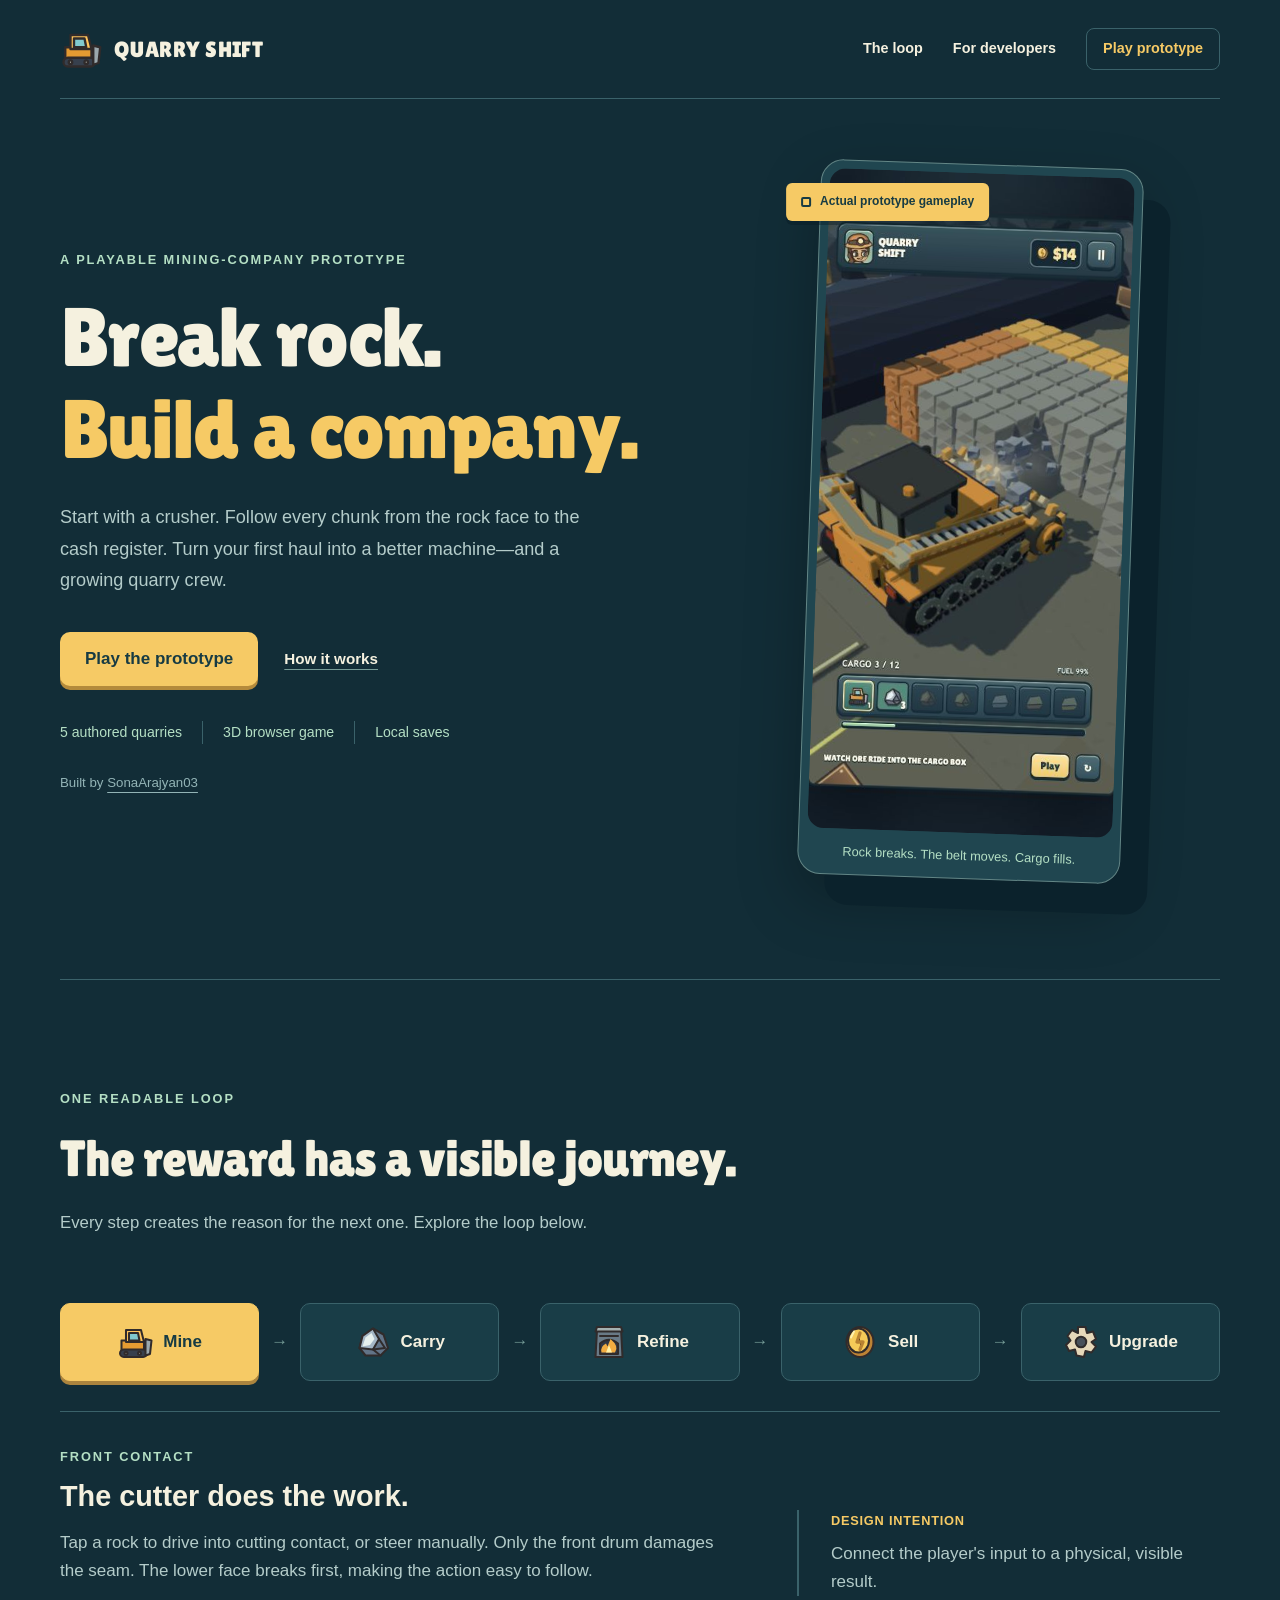
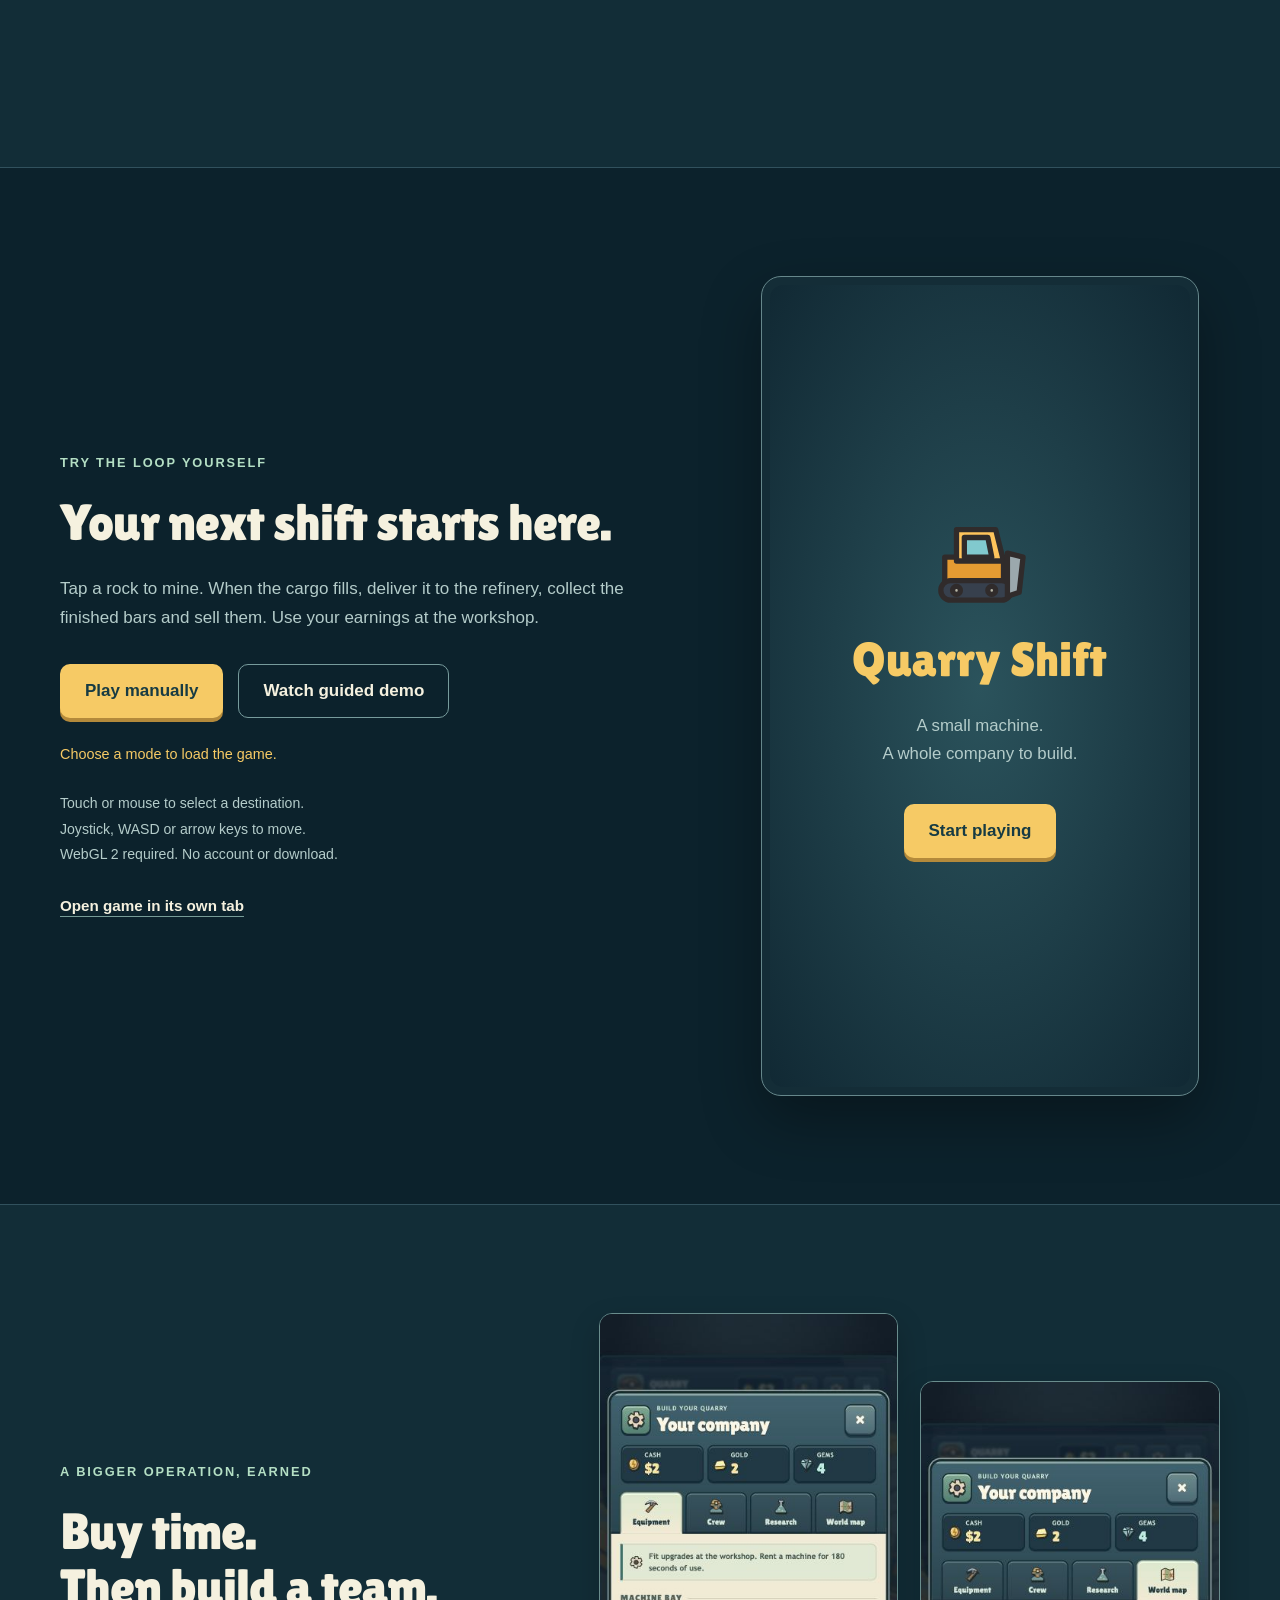
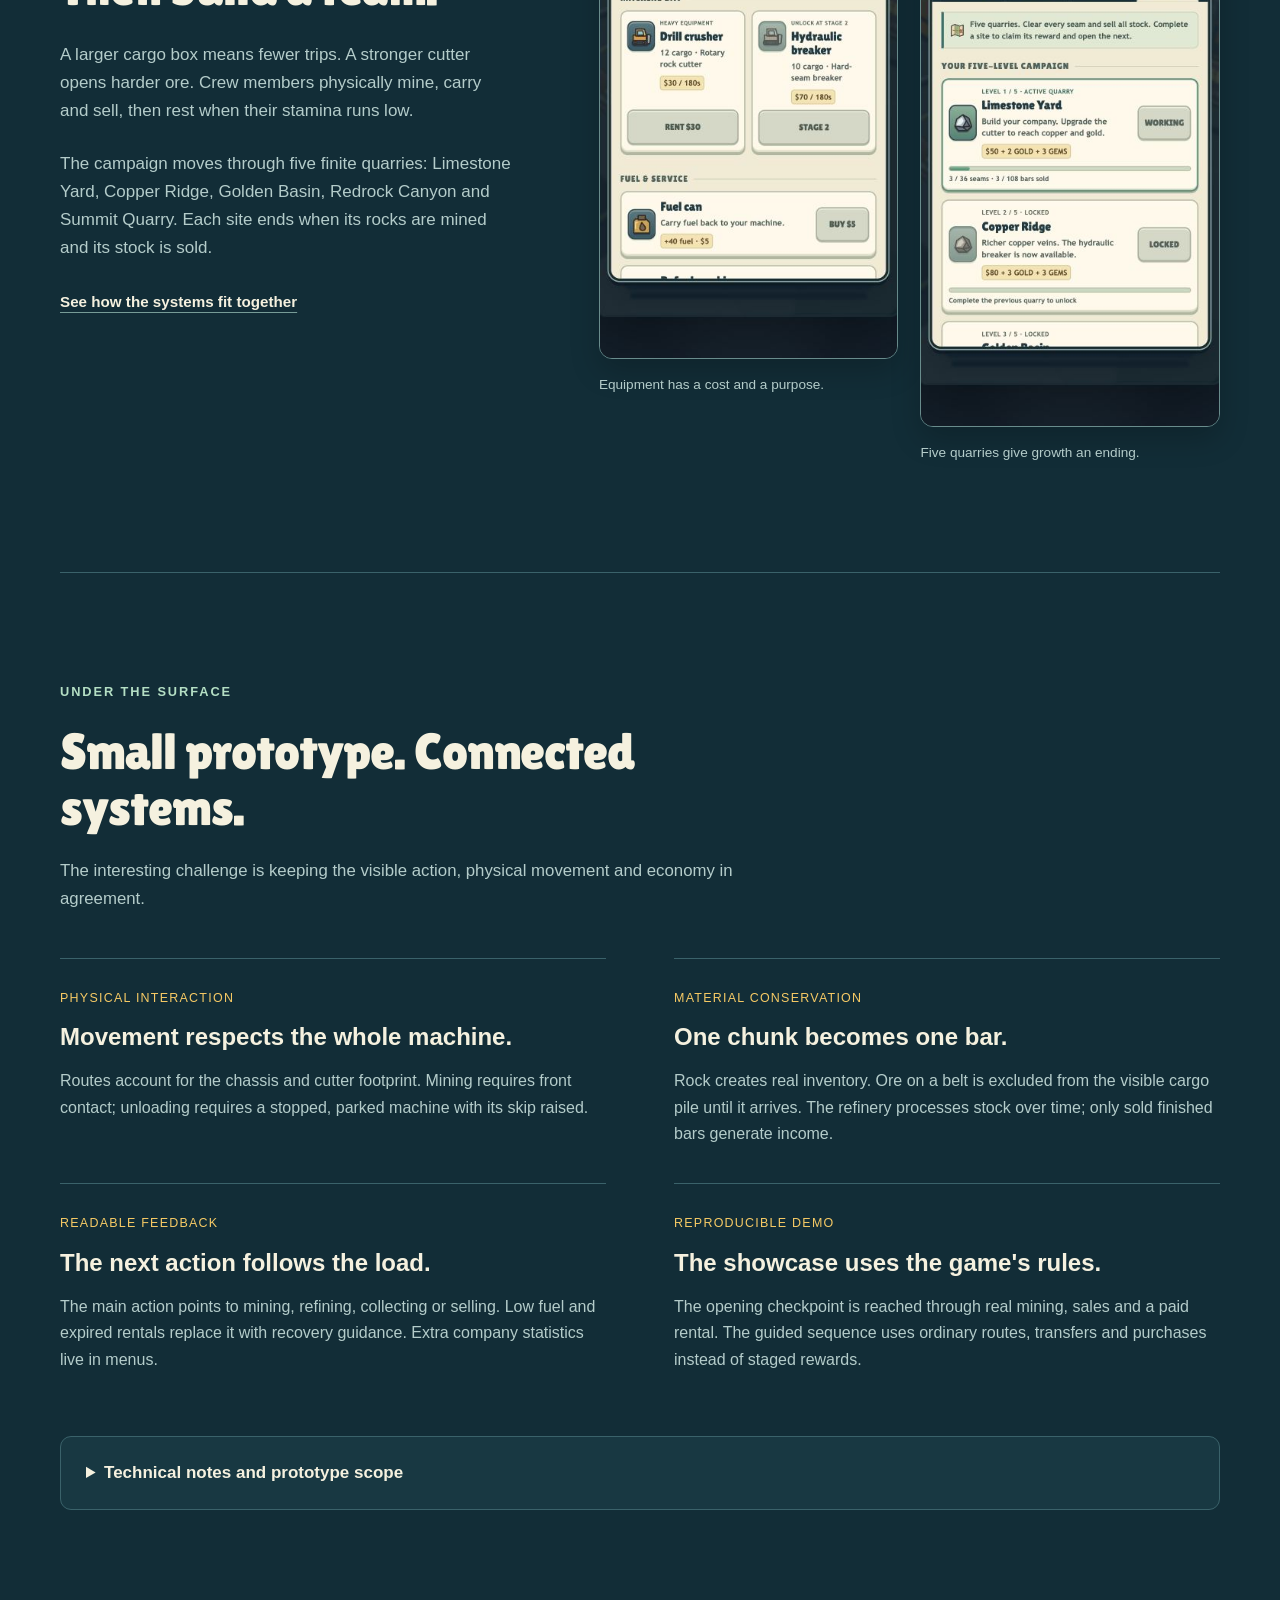
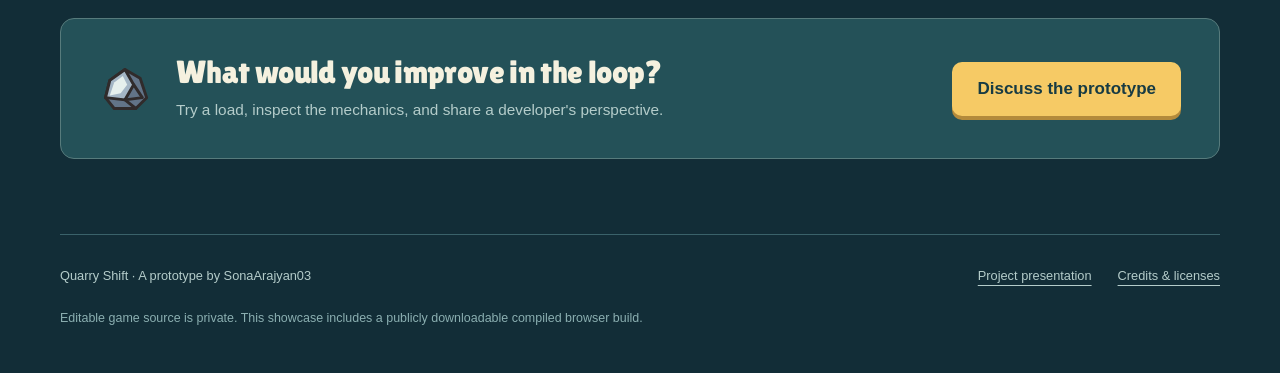
==== index.html @ a5e7c104 "Add public Quarry Shift presentation and playable English browser builds" ====
<!doctype html>
<html lang="en">
<head>
  <meta charset="utf-8"><meta name="viewport" content="width=device-width,initial-scale=1">
  <meta name="theme-color" content="#122d37">
  <title>Quarry Shift — Break rock. Build a company.</title>
  <meta name="description" content="Play Quarry Shift, a 3D mining-company prototype. Follow rock through the crusher, conveyor, refinery and sale, then explore the design behind the loop.">
  <meta property="og:title" content="Quarry Shift — Break rock. Build a company.">
  <meta property="og:description" content="A playable 3D mining-company prototype, with a developer breakdown of its physical mining loop.">
  <meta property="og:type" content="website"><meta property="og:image" content="assets/mining.png">
  <link rel="icon" href="assets/machine.svg?v=1" type="image/svg+xml"><link rel="stylesheet" href="style.css">
  <script src="showcase.js" defer></script>
</head>
<body>
  <a class="skip" href="#main">Skip to content</a>
  <header class="site-header wrap"><a class="wordmark" href="#" aria-label="Quarry Shift home"><img src="assets/machine.svg?v=1" alt="" width="42" height="42"><span>QUARRY SHIFT</span></a><nav aria-label="Main navigation"><a href="#mechanics">The loop</a><a href="#developers">For developers</a><a class="nav-play" href="#play">Play prototype</a></nav></header>
  <main id="main">
    <section class="hero wrap" aria-labelledby="hero-title">
      <div class="hero-copy"><p class="eyebrow">A playable mining-company prototype</p><h1 id="hero-title">Break rock.<br><span>Build a company.</span></h1><p class="lead">Start with a crusher. Follow every chunk from the rock face to the cash register. Turn your first haul into a better machine—and a growing quarry crew.</p><div class="hero-actions"><a class="button gold" href="#play">Play the prototype</a><a class="text-link" href="#mechanics">How it works</a></div><ul class="facts" aria-label="Prototype features"><li>5 authored quarries</li><li>3D browser game</li><li>Local saves</li></ul><p class="creator">Built by <a href="https://github.com/SonaArajyan03">SonaArajyan03</a></p></div>
      <figure class="hero-image"><div class="image-caption"><span class="caption-mark"></span>Actual prototype gameplay</div><img src="assets/mining.png" alt="A tracked yellow crusher cuts a stone face while real ore travels up its side belt into the cargo box." width="390" height="844" fetchpriority="high"><figcaption>Rock breaks. The belt moves. Cargo fills.</figcaption></figure>
    </section>
    <section id="mechanics" class="mechanics section wrap" aria-labelledby="loop-title">
      <div class="section-heading"><p class="eyebrow">One readable loop</p><h2 id="loop-title">The reward has a visible journey.</h2><p>Every step creates the reason for the next one. Explore the loop below.</p></div>
      <div class="loop-buttons" role="group" aria-label="Explore the mining loop">
        <button data-phase="mine" aria-pressed="true"><img src="assets/machine.svg?v=1" alt="">Mine</button><span aria-hidden="true">→</span>
        <button data-phase="carry" aria-pressed="false"><img src="assets/ore.svg?v=1" alt="">Carry</button><span aria-hidden="true">→</span>
        <button data-phase="refine" aria-pressed="false"><img src="assets/furnace.svg?v=1" alt="">Refine</button><span aria-hidden="true">→</span>
        <button data-phase="sell" aria-pressed="false"><img src="assets/coin.svg?v=1" alt="">Sell</button><span aria-hidden="true">→</span>
        <button data-phase="upgrade" aria-pressed="false"><img src="assets/gear.svg?v=1" alt="">Upgrade</button>
      </div>
      <div class="loop-detail" aria-live="polite" aria-atomic="true"><div><p class="eyebrow" id="phase-label">Front contact</p><h3 id="phase-title">The cutter does the work.</h3><p id="phase-copy">Tap a rock to drive into cutting contact, or steer manually. Only the front drum damages the seam. The lower face breaks first, making the action easy to follow.</p></div><aside><span>Design intention</span><p id="phase-intention">Connect the player's input to a physical, visible result.</p></aside></div>
    </section>
    <section id="play" class="play-section section" aria-labelledby="play-title"><div class="wrap play-layout"><div class="play-copy"><p class="eyebrow">Try the loop yourself</p><h2 id="play-title">Your next shift starts here.</h2><p>Tap a rock to mine. When the cargo fills, deliver it to the refinery, collect the finished bars and sell them. Use your earnings at the workshop.</p><div class="play-options"><button class="button gold" data-launch="manual">Play manually</button><button class="button outlined" data-launch="demo">Watch guided demo</button></div><p class="play-status" id="play-status" role="status">Choose a mode to load the game.</p><p class="controls-note">Touch or mouse to select a destination.<br>Joystick, WASD or arrow keys to move.<br>WebGL 2 required. No account or download.</p><a id="open-game" class="text-link" href="play/index.html?lang=en" target="_blank" rel="noopener">Open game in its own tab</a></div><div class="game-shell"><div class="game-placeholder" id="game-placeholder"><img src="assets/machine.svg?v=1" width="94" height="94" alt=""><h3>Quarry Shift</h3><p>A small machine.<br>A whole company to build.</p><button class="button gold" data-launch="manual">Start playing</button></div><iframe id="game-frame" title="Quarry Shift playable English prototype" allow="fullscreen" hidden></iframe></div></div></section>
    <section class="growth section wrap" aria-labelledby="growth-title"><div class="growth-copy"><p class="eyebrow">A bigger operation, earned</p><h2 id="growth-title">Buy time.<br>Then build a team.</h2><p>A larger cargo box means fewer trips. A stronger cutter opens harder ore. Crew members physically mine, carry and sell, then rest when their stamina runs low.</p><p>The campaign moves through five finite quarries: Limestone Yard, Copper Ridge, Golden Basin, Redrock Canyon and Summit Quarry. Each site ends when its rocks are mined and its stock is sold.</p><a class="text-link" href="#developers">See how the systems fit together</a></div><div class="growth-images"><figure><img src="assets/company.png" alt="The equipment shop shows machine rentals, exact costs and locked upgrades." width="390" height="844" loading="lazy"><figcaption>Equipment has a cost and a purpose.</figcaption></figure><figure><img src="assets/map.png" alt="The campaign map shows the active quarry and the next locked quarry with its completion reward." width="390" height="844" loading="lazy"><figcaption>Five quarries give growth an ending.</figcaption></figure></div></section>
    <section id="developers" class="developer-section section wrap" aria-labelledby="developer-title"><div class="section-heading"><p class="eyebrow">Under the surface</p><h2 id="developer-title">Small prototype. Connected systems.</h2><p>The interesting challenge is keeping the visible action, physical movement and economy in agreement.</p></div><div class="developer-notes"><article><span class="note-label">Physical interaction</span><h3>Movement respects the whole machine.</h3><p>Routes account for the chassis and cutter footprint. Mining requires front contact; unloading requires a stopped, parked machine with its skip raised.</p></article><article><span class="note-label">Material conservation</span><h3>One chunk becomes one bar.</h3><p>Rock creates real inventory. Ore on a belt is excluded from the visible cargo pile until it arrives. The refinery processes stock over time; only sold finished bars generate income.</p></article><article><span class="note-label">Readable feedback</span><h3>The next action follows the load.</h3><p>The main action points to mining, refining, collecting or selling. Low fuel and expired rentals replace it with recovery guidance. Extra company statistics live in menus.</p></article><article><span class="note-label">Reproducible demo</span><h3>The showcase uses the game's rules.</h3><p>The opening checkpoint is reached through real mining, sales and a paid rental. The guided sequence uses ordinary routes, transfers and purchases instead of staged rewards.</p></article></div><details><summary>Technical notes and prototype scope</summary><div><p>Built with Three.js and JavaScript. The renderer uses native antialiasing, a directional shadow and toon materials, with no fullscreen postprocessing. Bounded effect pools show ore, debris and sale coins.</p><p>The five-quarry campaign saves locally with validated, versioned snapshots. Demonstration runs are isolated from the player's saved company. The prototype is deliberately silent.</p><p>Gameplay inspiration: <a href="https://play.google.com/store/apps/details?id=io.supercent.bulldozermasters">Bulldozer Master: Crush &amp; Mine</a>. Quarry Shift uses original code-native art, branding and balance.</p><p>This is a work-in-progress game prototype. No CPI, retention, revenue or market-validation result is claimed.</p></div></details></section>
    <section class="closing wrap"><img src="assets/ore.svg?v=1" alt="" width="52" height="52"><div><h2>What would you improve in the loop?</h2><p>Try a load, inspect the mechanics, and share a developer's perspective.</p></div><a class="button gold" href="https://github.com/SonaArajyan03/quarry-shift-showcase/issues">Discuss the prototype</a></section>
  </main>
  <footer class="wrap site-footer"><span>Quarry Shift · A prototype by SonaArajyan03</span><nav aria-label="Footer"><a href="https://github.com/SonaArajyan03/quarry-shift-showcase">Project presentation</a><a href="THIRD_PARTY_NOTICES.md">Credits &amp; licenses</a></nav><p>Editable game source is private. This showcase includes a publicly downloadable compiled browser build.</p></footer>
</body></html>
---- style.css ----
@font-face{font-family:Lilita;src:url('assets/LilitaOne-Regular.ttf') format('truetype');font-weight:400;font-display:swap}
:root{--bg:#122d37;--dark:#0c222c;--panel:#193d47;--line:#3a626a;--text:#f5f1df;--muted:#b4ccca;--gold:#f6ca65;--mint:#b4dfc4;--ink:#173b43;font-synthesis:none;color-scheme:dark}
*{box-sizing:border-box}html{scroll-behavior:smooth;scroll-padding-top:24px}body{margin:0;background:var(--bg);color:var(--text);font-family:'Trebuchet MS',Arial,sans-serif;font-size:17px;line-height:1.65}a{color:inherit;text-underline-offset:5px}button,a{-webkit-tap-highlight-color:transparent}button{font:inherit;cursor:pointer}button:focus-visible,a:focus-visible,summary:focus-visible{outline:3px solid var(--gold);outline-offset:5px}img{display:block;max-width:100%;height:auto}h1,h2,h3,p,figure{margin:0}h1,h2,h3{line-height:1.1}h1,h2{font-family:Lilita,'Arial Rounded MT Bold',sans-serif;font-weight:400;letter-spacing:-.02em}h1{font-size:clamp(3.9rem,6.5vw,6.7rem)}h2{font-size:clamp(2.3rem,4vw,3.6rem)}h3{font-size:1.45rem;font-weight:800;line-height:1.25}p{color:var(--muted)}.wrap{width:min(1160px,calc(100% - 64px));margin-inline:auto}.section{padding-block:108px}.eyebrow{font-size:.8rem;text-transform:uppercase;letter-spacing:.15em;color:var(--mint);font-weight:800;margin-bottom:21px}.button{display:inline-flex;justify-content:center;align-items:center;min-height:54px;padding:12px 24px;border:1px solid transparent;border-radius:10px;text-decoration:none;font-weight:800;line-height:1.4;transition:transform .15s,background .15s}.button:hover{transform:translateY(-2px)}.gold{color:var(--ink);background:var(--gold);box-shadow:0 4px 0 #b48a3b}.outlined{background:transparent;color:var(--text);border-color:#779b9c}.text-link{font-size:.95rem;font-weight:800;text-decoration-color:#779c97}.skip{position:absolute;left:12px;top:-100px;z-index:5;background:var(--gold);color:var(--ink);padding:10px}.skip:focus{top:10px}
.site-header{display:flex;align-items:center;justify-content:space-between;gap:24px;padding-block:28px;border-bottom:1px solid var(--line)}.wordmark{display:flex;gap:12px;align-items:center;font-family:Lilita,sans-serif;font-size:1.4rem;text-decoration:none;letter-spacing:.02em}.site-header nav{display:flex;gap:30px;align-items:center;font-size:.9rem;font-weight:700}.site-header nav a{text-decoration:none}.nav-play{border:1px solid var(--line);padding:8px 16px;border-radius:8px;color:var(--gold)}
.hero{display:grid;grid-template-columns:1.2fr 1fr;gap:64px;align-items:center;padding-block:65px 100px}.hero h1 span{color:var(--gold)}.lead{font-size:1.13rem;max-width:535px;margin-top:28px;line-height:1.75}.hero-actions{display:flex;align-items:center;gap:26px;margin-top:35px;flex-wrap:wrap}.facts{display:flex;gap:20px;list-style:none;padding:0;margin:35px 0 0;flex-wrap:wrap;color:var(--mint);font-size:.88rem}.facts li+li{border-left:1px solid var(--line);padding-left:20px}.creator{font-size:.83rem;margin-top:28px;color:#93b4b6}.hero-image{position:relative;max-width:390px;justify-self:center;border:1px solid #638686;border-radius:23px;padding:8px;background:#204650;box-shadow:28px 30px 0 #0b222c,0 25px 60px #0004;transform:rotate(2deg)}.hero-image>img{border-radius:16px;width:100%;max-height:660px;object-fit:cover;object-position:center}.image-caption{position:absolute;top:21px;left:-35px;background:var(--gold);color:var(--ink);padding:9px 15px;display:flex;gap:9px;align-items:center;border-radius:6px;box-shadow:0 4px 0 #071a2566;font-size:.75rem;font-weight:800;z-index:1;transform:rotate(-2deg)}.caption-mark{width:10px;height:10px;border:2px solid var(--ink);border-radius:2px}.hero-image figcaption{text-align:center;font-size:.8rem;color:var(--mint);padding:12px 0 4px}
.section-heading{max-width:760px;margin-bottom:45px}.section-heading>p:last-child{margin-top:22px;font-size:1.05rem}.mechanics{border-top:1px solid var(--line)}.loop-buttons{display:flex;align-items:center;gap:12px;justify-content:space-between;padding:22px 0 30px}.loop-buttons button{display:flex;align-items:center;justify-content:center;gap:10px;flex:1;min-height:78px;padding:13px 12px;background:var(--panel);color:var(--text);border:1px solid var(--line);border-radius:10px;font-weight:800;transition:background .15s}.loop-buttons img{width:36px;height:36px}.loop-buttons button[aria-pressed=true]{background:var(--gold);border-color:var(--gold);color:var(--ink);box-shadow:0 4px 0 #ab843e}.loop-buttons>span{color:#769c98}.loop-detail{display:grid;grid-template-columns:1.6fr 1fr;gap:60px;border-top:1px solid var(--line);padding-top:34px;min-height:248px}.loop-detail .eyebrow{margin-bottom:12px}.loop-detail h3{font-size:1.8rem;margin-bottom:14px}.loop-detail aside{padding-left:32px;border-left:2px solid var(--line);align-self:center}.loop-detail aside span{display:block;color:var(--gold);font-size:.8rem;letter-spacing:.06em;font-weight:800;text-transform:uppercase;margin-bottom:9px}
.play-section{background:var(--dark);border-block:1px solid #31515d}.play-layout{display:grid;grid-template-columns:1fr 480px;align-items:center;gap:110px}.play-copy>p:not(.eyebrow){margin-top:25px}.play-copy .play-options{display:flex;gap:15px;flex-wrap:wrap;margin-top:32px}.play-copy .play-status{font-size:.9rem;color:var(--gold)}.play-copy .controls-note{font-size:.88rem;line-height:1.8;margin-bottom:25px}.game-shell{background:#142d37;border:1px solid #66878b;padding:8px;border-radius:20px;box-shadow:0 24px 60px #0005;aspect-ratio:480/900;position:relative;overflow:hidden}.game-placeholder{height:100%;display:flex;flex-direction:column;align-items:center;justify-content:center;text-align:center;background:radial-gradient(ellipse,#2b535c,#112934);border-radius:13px;padding:26px;gap:22px}.game-placeholder h3{font-family:Lilita,sans-serif;font-size:3rem;font-weight:400;color:var(--gold)}.game-placeholder p{font-size:1.05rem}.game-placeholder .button{margin-top:15px}#game-frame{width:100%;height:100%;border:0;border-radius:13px;background:#102733}iframe[hidden],div[hidden]{display:none}
.growth{display:grid;grid-template-columns:.95fr 1.3fr;gap:85px;align-items:center}.growth-copy>p:not(.eyebrow){margin-top:25px}.growth-copy>.text-link{display:inline-block;margin-top:27px}.growth-images{display:grid;grid-template-columns:1fr 1fr;gap:22px;align-items:start}.growth-images figure:nth-child(2){margin-top:68px}.growth-images img{border:1px solid #698c8c;border-radius:13px;box-shadow:0 12px 30px #0003}.growth-images figcaption{font-size:.85rem;line-height:1.5;color:var(--muted);margin-top:16px}
.developer-section{border-top:1px solid var(--line)}.developer-notes{display:grid;grid-template-columns:1fr 1fr;column-gap:68px}.developer-notes article{border-top:1px solid var(--line);padding:29px 0 36px}.note-label{display:block;font-size:.78rem;text-transform:uppercase;letter-spacing:.1em;color:var(--gold);margin-bottom:14px}.developer-notes h3{margin-bottom:16px;font-size:1.5rem}.developer-notes p{font-size:1rem}details{margin-top:27px;border:1px solid var(--line);border-radius:11px;background:#183842}summary{padding:22px 25px;font-weight:800;cursor:pointer}details>div{padding:0 25px 28px;max-width:920px}details p+p{margin-top:16px}details p{font-size:.95rem}.closing{display:flex;gap:25px;align-items:center;background:#245158;padding:35px 38px;border:1px solid #577b7c;border-radius:14px;margin-bottom:75px}.closing h2{font-size:2rem;margin-bottom:8px}.closing p{font-size:.96rem}.closing>.button{margin-left:auto;flex:none}.closing>img{flex:none}
.site-footer{display:flex;justify-content:space-between;flex-wrap:wrap;gap:22px;padding-block:30px 45px;border-top:1px solid var(--line);font-size:.8rem;color:var(--muted)}.site-footer nav{display:flex;gap:26px}.site-footer>p{width:100%;font-size:.78rem;color:#8bafb1}
@media(min-width:761px){.game-shell{width:min(100%,calc((100svh - 80px)*.533333));justify-self:center}}
@media(max-width:1050px){.hero{gap:45px;grid-template-columns:1.1fr 1fr}.hero-image{max-width:320px}.play-layout{grid-template-columns:1fr 390px;gap:55px}.growth{gap:45px}.closing{flex-wrap:wrap}.closing>.button{margin-left:77px}.wordmark{font-size:1.2rem}}
@media(max-width:760px){body{font-size:16px}.wrap{width:calc(100% - 40px)}.site-header{padding-block:20px;gap:16px}.wordmark{font-size:1.05rem;gap:8px}.wordmark img{width:34px;height:34px}.site-header nav{gap:12px;font-size:.85rem}.site-header nav>a:not(.nav-play){display:none}.nav-play{padding:8px 10px}.hero{grid-template-columns:1fr;gap:50px;padding-block:53px 75px}.hero h1{font-size:clamp(3.7rem,12vw,5rem)}.lead{font-size:1rem}.hero-actions{gap:24px}.hero-image{width:78%;max-width:350px;transform:rotate(1deg);box-shadow:15px 15px 0 #0b222c}.hero-image>img{max-height:590px}.image-caption{left:-20px}.facts{gap:12px;font-size:.8rem}.facts li+li{padding-left:12px}.section{padding-block:65px}.section-heading{margin-bottom:25px}.section-heading>p:last-child{font-size:1rem}.loop-buttons{gap:6px;overflow:auto;justify-content:flex-start;padding-bottom:22px}.loop-buttons button{flex:0 0 88px;flex-direction:column;gap:5px;padding:10px 7px;font-size:.8rem}.loop-buttons img{width:32px;height:32px}.loop-buttons>span{font-size:.8rem}.loop-detail{grid-template-columns:1fr;gap:24px;min-height:0;padding-top:26px}.loop-detail aside{padding:16px 0 0;border-left:0;border-top:1px solid var(--line)}.loop-detail h3{font-size:1.6rem}.play-layout{grid-template-columns:1fr;gap:42px}.game-shell{width:min(100%,440px);justify-self:center}.play-copy .play-options{gap:12px}.play-copy .button{padding:12px 17px}.growth{grid-template-columns:1fr;gap:36px}.growth-images{gap:14px}.growth-images figure:nth-child(2){margin-top:40px}.growth-images figcaption{font-size:.8rem}.developer-notes{grid-template-columns:1fr}.developer-notes article{padding:25px 0}.closing{padding:27px 23px;gap:19px;margin-bottom:50px}.closing>img{width:40px;height:40px}.closing>div{flex:1;min-width:200px}.closing h2{font-size:1.8rem}.closing>.button{margin-left:0;width:100%}.site-footer{gap:20px}.site-footer nav{gap:20px}.eyebrow{font-size:.75rem}details>div{padding-inline:20px}summary{padding:20px}}
@media(prefers-reduced-motion:reduce){html{scroll-behavior:auto}*,*:before,*:after{transition:none!important}.button:hover{transform:none}}

@media(max-width:760px){.hero{display:flex;flex-direction:column;align-items:stretch;gap:0;padding-top:40px}.hero-copy{display:contents}.hero-copy>.eyebrow{order:0}.hero-copy>h1{order:1;font-size:clamp(2.85rem,11vw,3.4rem)}.hero-actions{order:2;margin-top:25px;gap:19px}.hero-image{order:3;align-self:center;width:82%;margin-block:40px 35px}.hero-image>img{height:420px;object-fit:cover;object-position:center}.hero-copy>.lead{order:4;margin-top:0}.hero-copy>.facts{order:5}.hero-copy>.creator{order:6}}
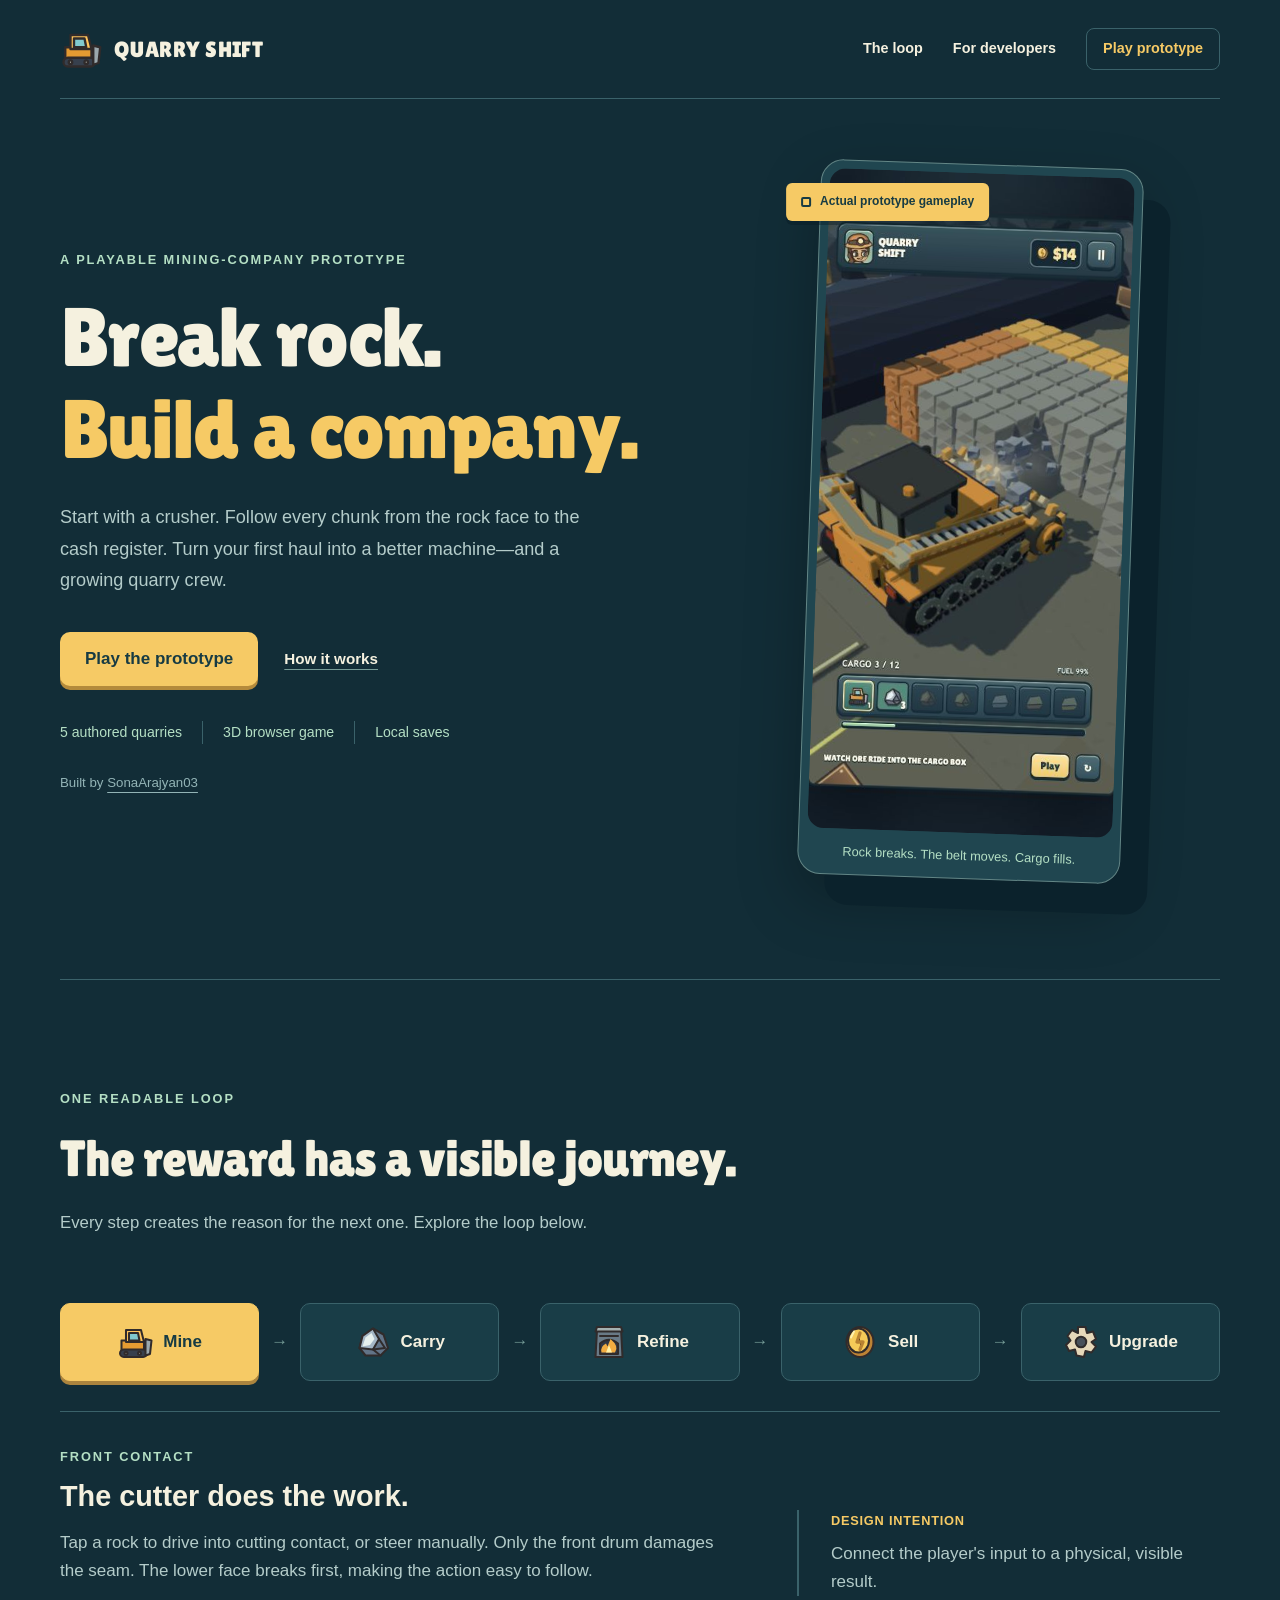
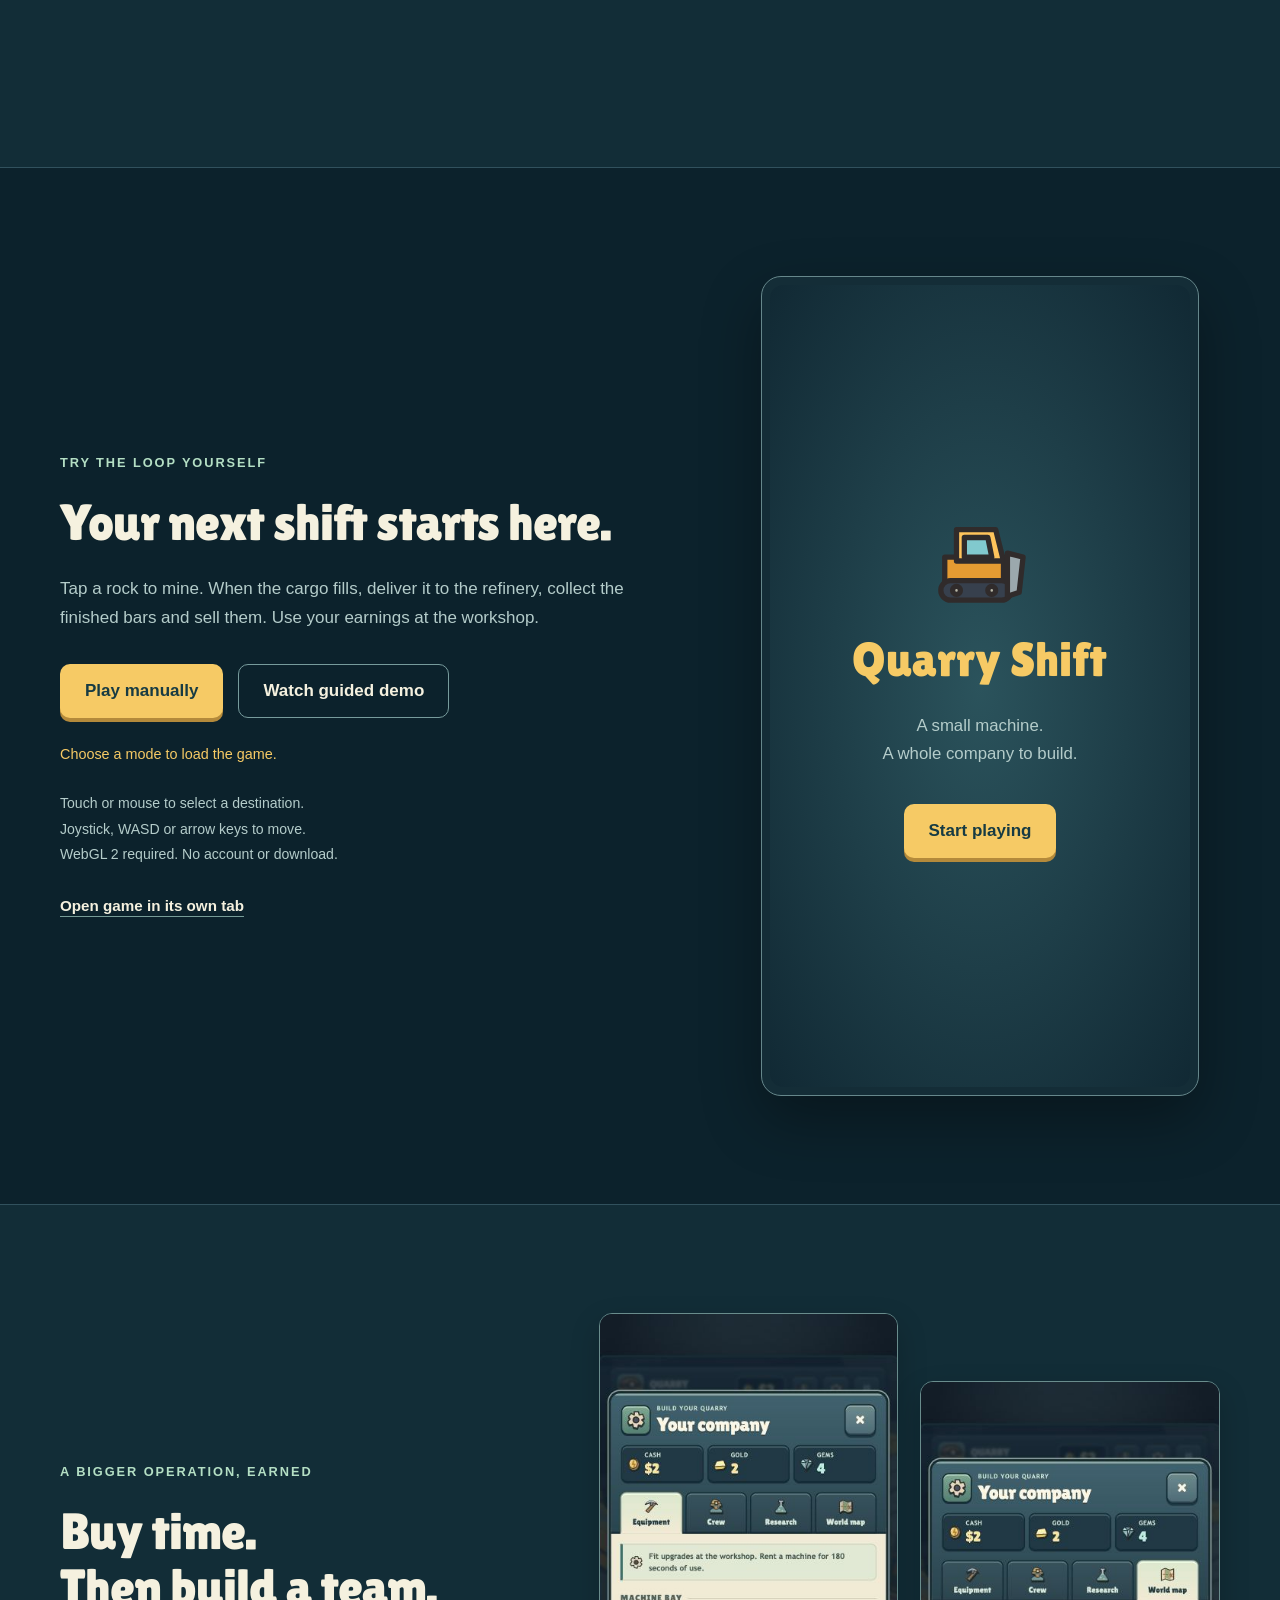
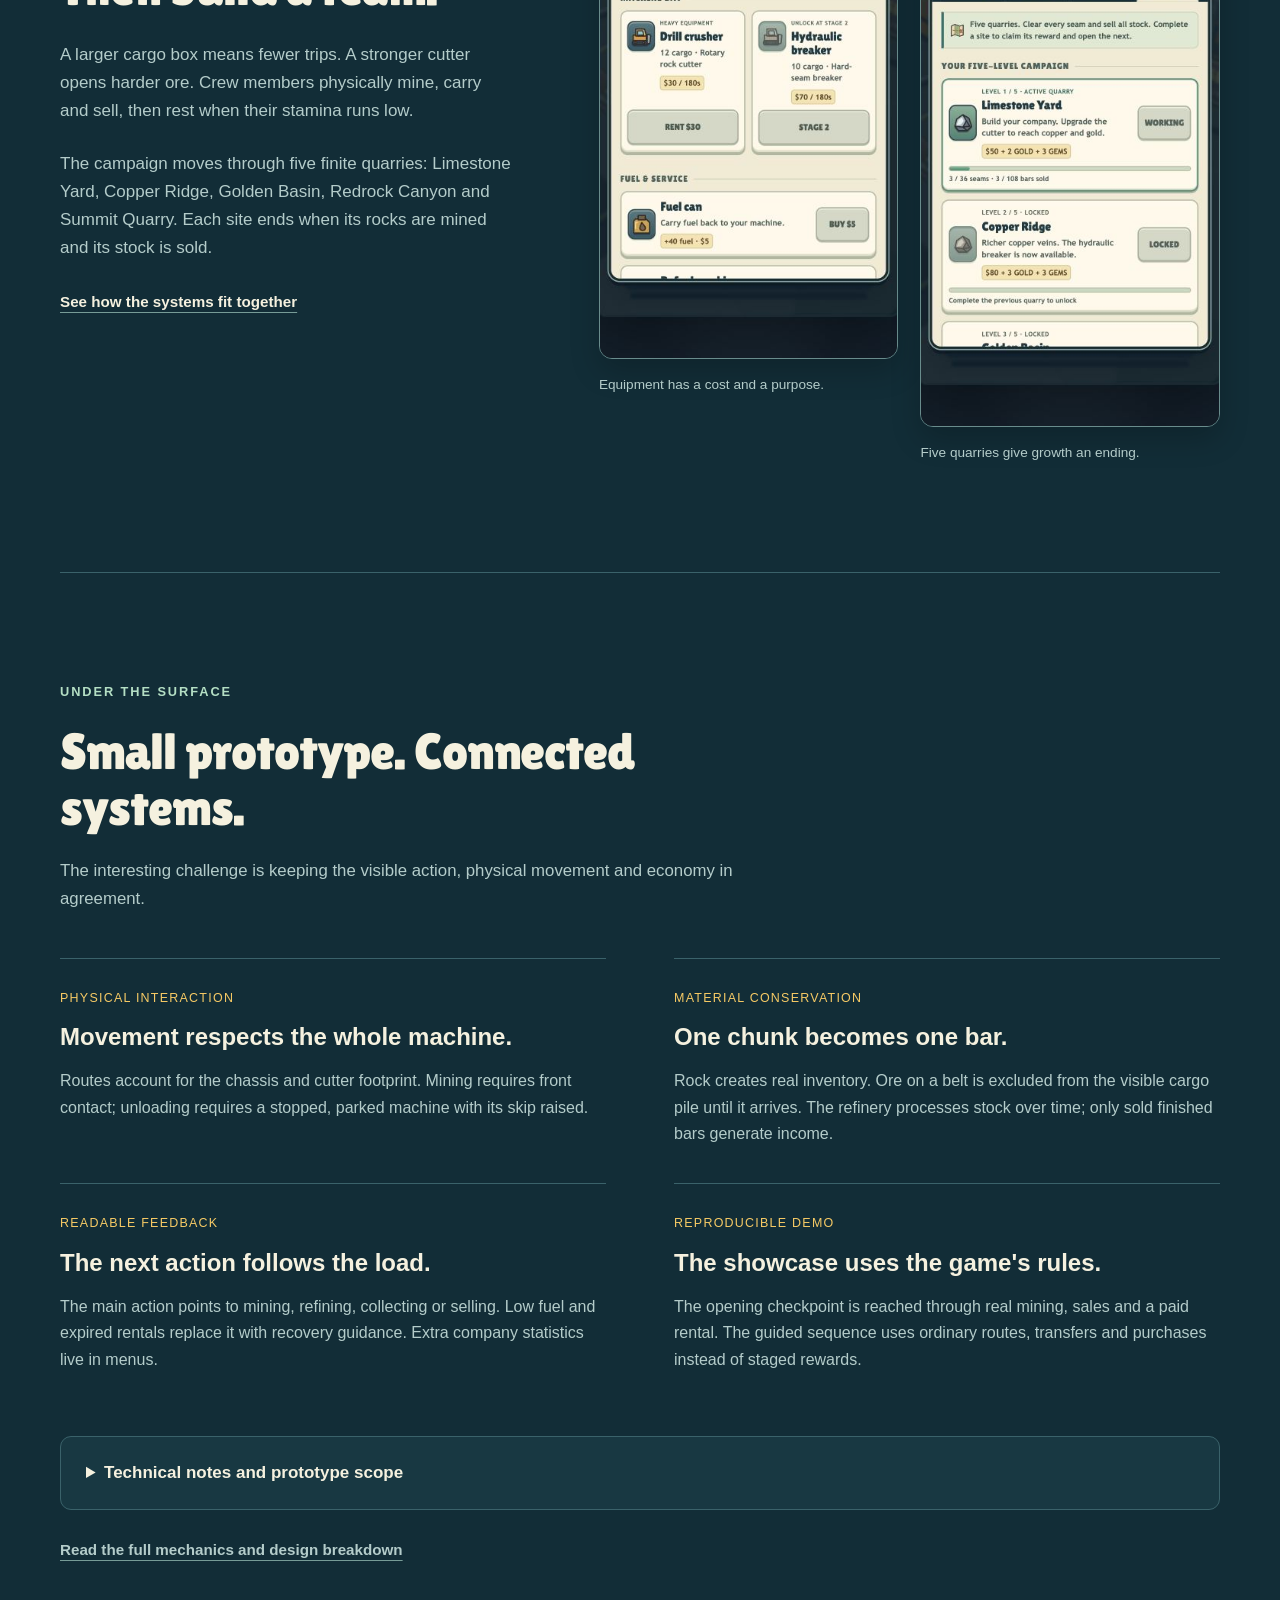
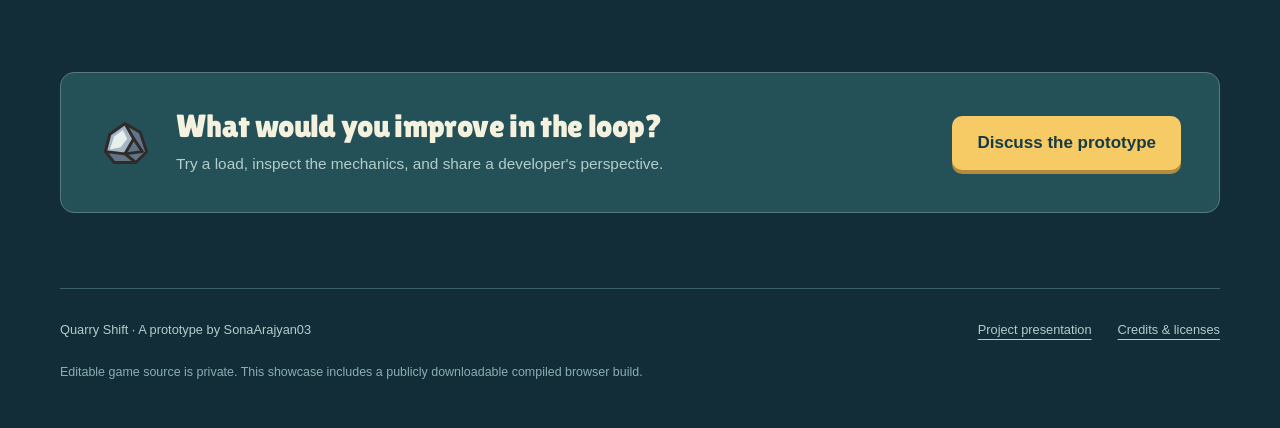
==== commit a83dcf76: "Deepen the public game-design presentation and developer README" ====
--- a/index.html
+++ b/index.html
@@ -32,7 +32,7 @@
     </section>
     <section id="play" class="play-section section" aria-labelledby="play-title"><div class="wrap play-layout"><div class="play-copy"><p class="eyebrow">Try the loop yourself</p><h2 id="play-title">Your next shift starts here.</h2><p>Tap a rock to mine. When the cargo fills, deliver it to the refinery, collect the finished bars and sell them. Use your earnings at the workshop.</p><div class="play-options"><button class="button gold" data-launch="manual">Play manually</button><button class="button outlined" data-launch="demo">Watch guided demo</button></div><p class="play-status" id="play-status" role="status">Choose a mode to load the game.</p><p class="controls-note">Touch or mouse to select a destination.<br>Joystick, WASD or arrow keys to move.<br>WebGL 2 required. No account or download.</p><a id="open-game" class="text-link" href="play/index.html?lang=en" target="_blank" rel="noopener">Open game in its own tab</a></div><div class="game-shell"><div class="game-placeholder" id="game-placeholder"><img src="assets/machine.svg?v=1" width="94" height="94" alt=""><h3>Quarry Shift</h3><p>A small machine.<br>A whole company to build.</p><button class="button gold" data-launch="manual">Start playing</button></div><iframe id="game-frame" title="Quarry Shift playable English prototype" allow="fullscreen" hidden></iframe></div></div></section>
     <section class="growth section wrap" aria-labelledby="growth-title"><div class="growth-copy"><p class="eyebrow">A bigger operation, earned</p><h2 id="growth-title">Buy time.<br>Then build a team.</h2><p>A larger cargo box means fewer trips. A stronger cutter opens harder ore. Crew members physically mine, carry and sell, then rest when their stamina runs low.</p><p>The campaign moves through five finite quarries: Limestone Yard, Copper Ridge, Golden Basin, Redrock Canyon and Summit Quarry. Each site ends when its rocks are mined and its stock is sold.</p><a class="text-link" href="#developers">See how the systems fit together</a></div><div class="growth-images"><figure><img src="assets/company.png" alt="The equipment shop shows machine rentals, exact costs and locked upgrades." width="390" height="844" loading="lazy"><figcaption>Equipment has a cost and a purpose.</figcaption></figure><figure><img src="assets/map.png" alt="The campaign map shows the active quarry and the next locked quarry with its completion reward." width="390" height="844" loading="lazy"><figcaption>Five quarries give growth an ending.</figcaption></figure></div></section>
-    <section id="developers" class="developer-section section wrap" aria-labelledby="developer-title"><div class="section-heading"><p class="eyebrow">Under the surface</p><h2 id="developer-title">Small prototype. Connected systems.</h2><p>The interesting challenge is keeping the visible action, physical movement and economy in agreement.</p></div><div class="developer-notes"><article><span class="note-label">Physical interaction</span><h3>Movement respects the whole machine.</h3><p>Routes account for the chassis and cutter footprint. Mining requires front contact; unloading requires a stopped, parked machine with its skip raised.</p></article><article><span class="note-label">Material conservation</span><h3>One chunk becomes one bar.</h3><p>Rock creates real inventory. Ore on a belt is excluded from the visible cargo pile until it arrives. The refinery processes stock over time; only sold finished bars generate income.</p></article><article><span class="note-label">Readable feedback</span><h3>The next action follows the load.</h3><p>The main action points to mining, refining, collecting or selling. Low fuel and expired rentals replace it with recovery guidance. Extra company statistics live in menus.</p></article><article><span class="note-label">Reproducible demo</span><h3>The showcase uses the game's rules.</h3><p>The opening checkpoint is reached through real mining, sales and a paid rental. The guided sequence uses ordinary routes, transfers and purchases instead of staged rewards.</p></article></div><details><summary>Technical notes and prototype scope</summary><div><p>Built with Three.js and JavaScript. The renderer uses native antialiasing, a directional shadow and toon materials, with no fullscreen postprocessing. Bounded effect pools show ore, debris and sale coins.</p><p>The five-quarry campaign saves locally with validated, versioned snapshots. Demonstration runs are isolated from the player's saved company. The prototype is deliberately silent.</p><p>Gameplay inspiration: <a href="https://play.google.com/store/apps/details?id=io.supercent.bulldozermasters">Bulldozer Master: Crush &amp; Mine</a>. Quarry Shift uses original code-native art, branding and balance.</p><p>This is a work-in-progress game prototype. No CPI, retention, revenue or market-validation result is claimed.</p></div></details></section>
+    <section id="developers" class="developer-section section wrap" aria-labelledby="developer-title"><div class="section-heading"><p class="eyebrow">Under the surface</p><h2 id="developer-title">Small prototype. Connected systems.</h2><p>The interesting challenge is keeping the visible action, physical movement and economy in agreement.</p></div><div class="developer-notes"><article><span class="note-label">Physical interaction</span><h3>Movement respects the whole machine.</h3><p>Routes account for the chassis and cutter footprint. Mining requires front contact; unloading requires a stopped, parked machine with its skip raised.</p></article><article><span class="note-label">Material conservation</span><h3>One chunk becomes one bar.</h3><p>Rock creates real inventory. Ore on a belt is excluded from the visible cargo pile until it arrives. The refinery processes stock over time; only sold finished bars generate income.</p></article><article><span class="note-label">Readable feedback</span><h3>The next action follows the load.</h3><p>The main action points to mining, refining, collecting or selling. Low fuel and expired rentals replace it with recovery guidance. Extra company statistics live in menus.</p></article><article><span class="note-label">Reproducible demo</span><h3>The showcase uses the game's rules.</h3><p>The opening checkpoint is reached through real mining, sales and a paid rental. The guided sequence uses ordinary routes, transfers and purchases instead of staged rewards.</p></article></div><details><summary>Technical notes and prototype scope</summary><div><p>Built with Three.js and JavaScript. The renderer uses native antialiasing, a directional shadow and toon materials, with no fullscreen postprocessing. Bounded effect pools show ore, debris and sale coins.</p><p>The five-quarry campaign saves locally with validated, versioned snapshots. Demonstration runs are isolated from the player's saved company. The prototype is deliberately silent.</p><p>Gameplay inspiration: <a href="https://play.google.com/store/apps/details?id=io.supercent.bulldozermasters">Bulldozer Master: Crush &amp; Mine</a>. Quarry Shift uses original code-native art, branding and balance.</p><p>This is a work-in-progress game prototype. No CPI, retention, revenue or market-validation result is claimed.</p></div></details><p class="design-link"><a class="text-link" href="https://github.com/SonaArajyan03/quarry-shift-showcase/blob/main/DESIGN.md">Read the full mechanics and design breakdown</a></p></section>
     <section class="closing wrap"><img src="assets/ore.svg?v=1" alt="" width="52" height="52"><div><h2>What would you improve in the loop?</h2><p>Try a load, inspect the mechanics, and share a developer's perspective.</p></div><a class="button gold" href="https://github.com/SonaArajyan03/quarry-shift-showcase/issues">Discuss the prototype</a></section>
   </main>
   <footer class="wrap site-footer"><span>Quarry Shift · A prototype by SonaArajyan03</span><nav aria-label="Footer"><a href="https://github.com/SonaArajyan03/quarry-shift-showcase">Project presentation</a><a href="THIRD_PARTY_NOTICES.md">Credits &amp; licenses</a></nav><p>Editable game source is private. This showcase includes a publicly downloadable compiled browser build.</p></footer>
--- a/style.css
+++ b/style.css
@@ -14,3 +14,5 @@
 @media(prefers-reduced-motion:reduce){html{scroll-behavior:auto}*,*:before,*:after{transition:none!important}.button:hover{transform:none}}
 
 @media(max-width:760px){.hero{display:flex;flex-direction:column;align-items:stretch;gap:0;padding-top:40px}.hero-copy{display:contents}.hero-copy>.eyebrow{order:0}.hero-copy>h1{order:1;font-size:clamp(2.85rem,11vw,3.4rem)}.hero-actions{order:2;margin-top:25px;gap:19px}.hero-image{order:3;align-self:center;width:82%;margin-block:40px 35px}.hero-image>img{height:420px;object-fit:cover;object-position:center}.hero-copy>.lead{order:4;margin-top:0}.hero-copy>.facts{order:5}.hero-copy>.creator{order:6}}
+
+.design-link{margin-top:26px}
